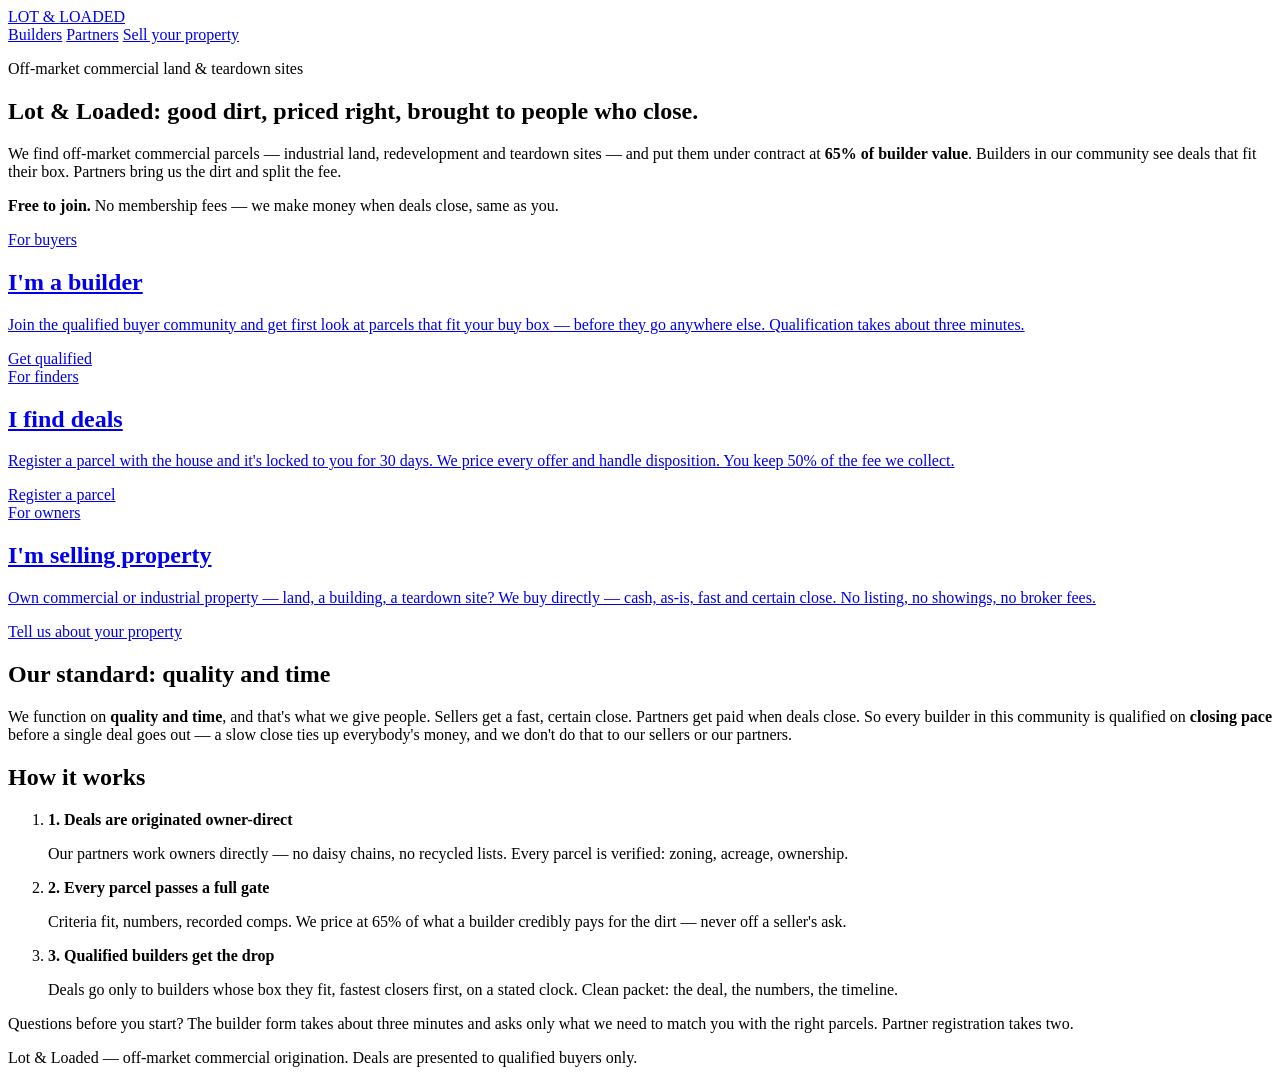
==== index.html @ 37408992 "Add files via upload" ====
<!DOCTYPE html>
<html lang="en">
<head>
<meta charset="UTF-8">
<meta name="viewport" content="width=device-width, initial-scale=1">
<title>Lot & Loaded — Off-Market Commercial Land, Priced Right</title>
<meta name="description" content="We originate off-market commercial parcels and put them under contract at 65% of builder value. Builders are qualified on closing pace. Partners register deals into the house.">
<link rel="stylesheet" href="assets/style.css">
</head>
<body>
<div class="wrap">
  <header class="site-head">
    <a class="brand" href="index.html">LOT &amp; <span>LOADED</span></a>
    <nav>
      <a href="builders.html">Builders</a>
      <a href="partners.html">Partners</a>
      <a href="sell.html">Sell your property</a>
    </nav>
  </header>

  <section class="hero">
    <p class="eyebrow">Off-market commercial land &amp; teardown sites</p>
    <h1>Lot &amp; Loaded: good dirt, priced right, brought to people who close.</h1>
    <p class="lede">We find off-market commercial parcels — industrial land, redevelopment
    and teardown sites — and put them under contract at <strong>65% of builder value</strong>.
    Builders in our community see deals that fit their box. Partners bring us the dirt and split the fee.</p>
    <p class="small"><strong>Free to join.</strong> No membership fees — we make money when deals close, same as you.</p>
  </section>

  <div class="doors">
    <a class="door" href="builders.html">
      <div class="door-tag">For buyers</div>
      <h2>I'm a builder</h2>
      <p>Join the qualified buyer community and get first look at parcels that fit your
      buy box — before they go anywhere else. Qualification takes about three minutes.</p>
      <span class="btn">Get qualified</span>
    </a>
    <a class="door" href="partners.html">
      <div class="door-tag">For finders</div>
      <h2>I find deals</h2>
      <p>Register a parcel with the house and it's locked to you for 30 days.
      We price every offer and handle disposition. You keep 50% of the fee we collect.</p>
      <span class="btn">Register a parcel</span>
    </a>
    <a class="door" href="sell.html">
      <div class="door-tag">For owners</div>
      <h2>I'm selling property</h2>
      <p>Own commercial or industrial property — land, a building, a teardown
      site? We buy directly — cash, as-is, fast and certain close. No listing,
      no showings, no broker fees.</p>
      <span class="btn">Tell us about your property</span>
    </a>
  </div>

  <section class="standard">
    <h2>Our standard: quality and time</h2>
    <p>We function on <strong>quality and time</strong>, and that's what we give people.
    Sellers get a fast, certain close. Partners get paid when deals close. So every builder
    in this community is qualified on <strong>closing pace</strong> before a single deal goes
    out — a slow close ties up everybody's money, and we don't do that to our sellers or our partners.</p>
  </section>

  <h2>How it works</h2>
  <ol class="steps">
    <li><b>1. Deals are originated owner-direct</b>
      <p>Our partners work owners directly — no daisy chains, no recycled lists. Every parcel is verified: zoning, acreage, ownership.</p></li>
    <li><b>2. Every parcel passes a full gate</b>
      <p>Criteria fit, numbers, recorded comps. We price at 65% of what a builder credibly pays for the dirt — never off a seller's ask.</p></li>
    <li><b>3. Qualified builders get the drop</b>
      <p>Deals go only to builders whose box they fit, fastest closers first, on a stated clock. Clean packet: the deal, the numbers, the timeline.</p></li>
  </ol>

  <p class="small">Questions before you start? The builder form takes about three minutes and
  asks only what we need to match you with the right parcels. Partner registration takes two.</p>

  <footer class="site-foot">
    Lot & Loaded — off-market commercial origination. Deals are presented to qualified buyers only.
  </footer>
</div>
</body>
</html>
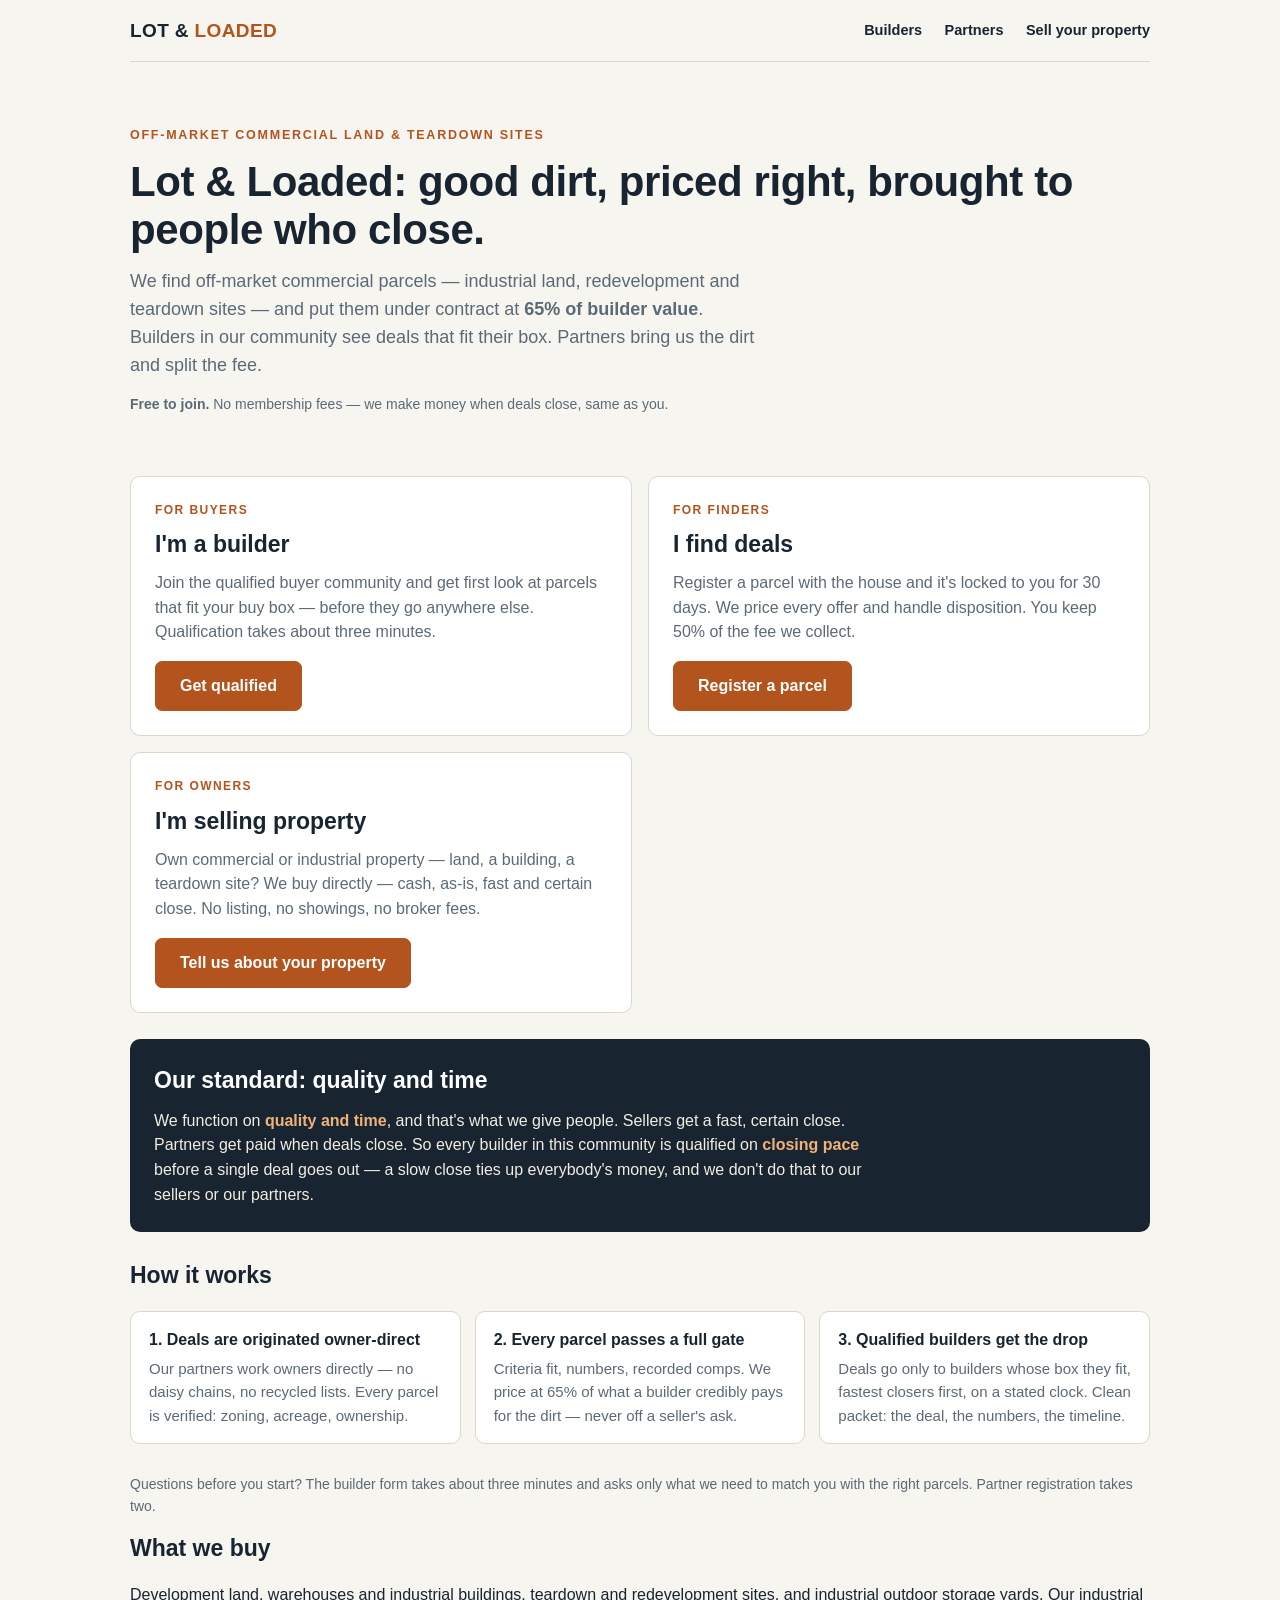
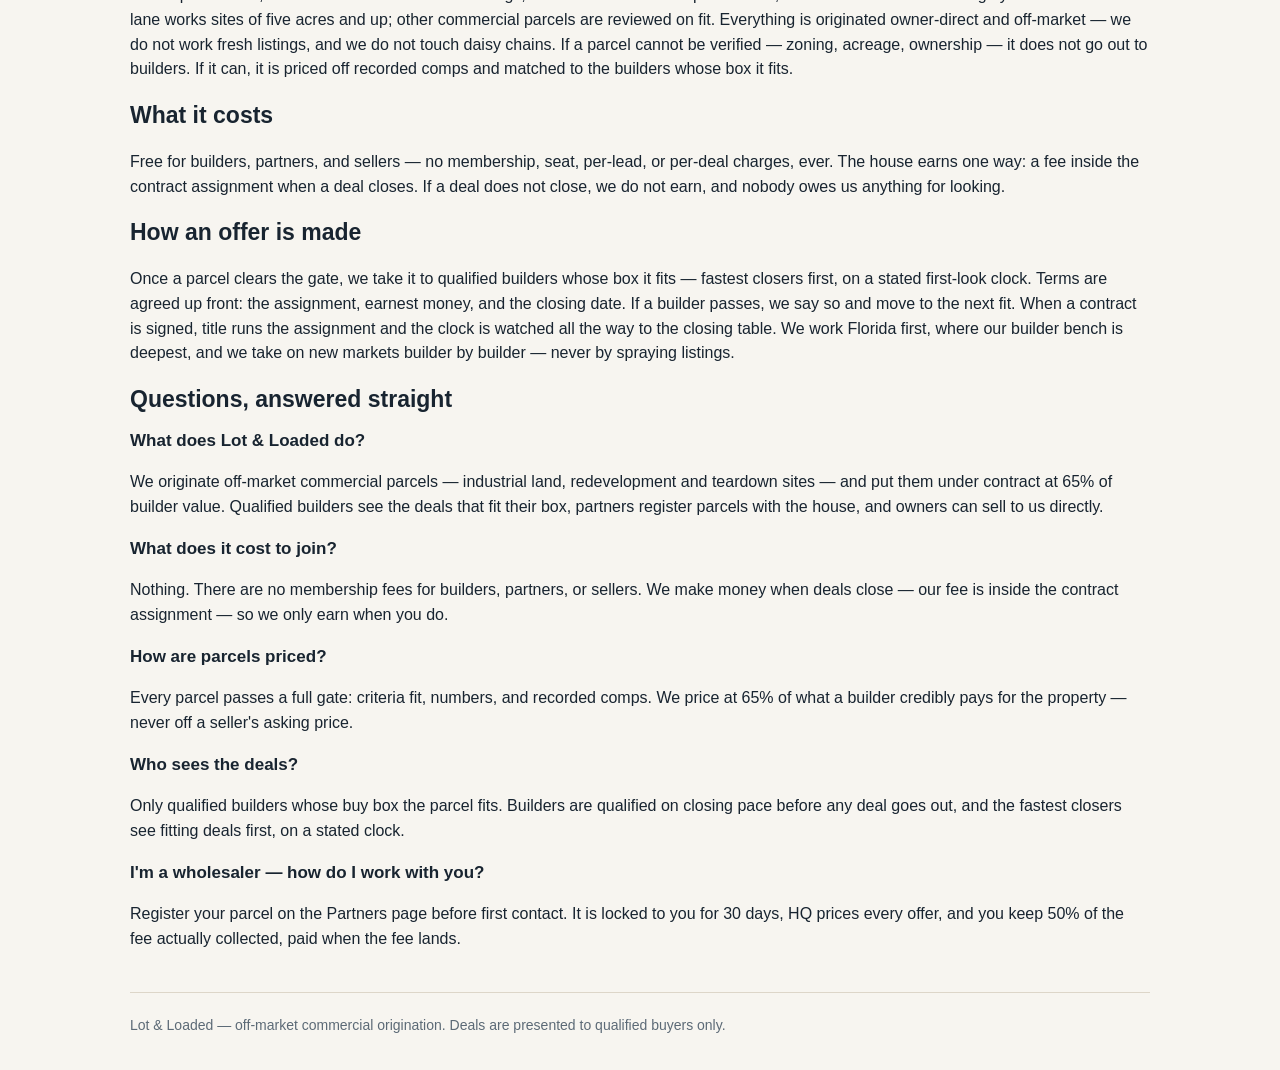
==== commit dbf856c4: "SEO foundation deploy 2026-10-26" ====
--- a/index.html
+++ b/index.html
@@ -4,8 +4,103 @@
 <meta charset="UTF-8">
 <meta name="viewport" content="width=device-width, initial-scale=1">
 <title>Lot & Loaded — Off-Market Commercial Land, Priced Right</title>
-<meta name="description" content="We originate off-market commercial parcels and put them under contract at 65% of builder value. Builders are qualified on closing pace. Partners register deals into the house.">
+<meta name="description" content="Off-market commercial parcels, under contract at 65% of builder value. Builders qualified on closing pace. Free for builders, partners, and sellers.">
 <link rel="stylesheet" href="assets/style.css">
+<link rel="canonical" href="https://santi856.github.io/lot-and-loaded/">
+<meta property="og:type" content="website">
+<meta property="og:site_name" content="Lot &amp; Loaded">
+<meta property="og:title" content="Lot & Loaded — Off-Market Commercial Land, Priced Right">
+<meta property="og:description" content="Off-market commercial parcels, under contract at 65% of builder value. Builders qualified on closing pace. Free for builders, partners, and sellers.">
+<meta property="og:url" content="https://santi856.github.io/lot-and-loaded/">
+<meta property="og:image" content="https://santi856.github.io/lot-and-loaded/assets/logo.svg">
+<meta name="twitter:card" content="summary">
+<meta name="twitter:title" content="Lot & Loaded — Off-Market Commercial Land, Priced Right">
+<meta name="twitter:description" content="Off-market commercial parcels, under contract at 65% of builder value. Builders qualified on closing pace. Free for builders, partners, and sellers.">
+<meta name="twitter:image" content="https://santi856.github.io/lot-and-loaded/assets/logo.svg">
+<script type="application/ld+json">
+{
+  "@context": "https://schema.org",
+  "@type": "Organization",
+  "name": "Lot & Loaded",
+  "url": "https://santi856.github.io/lot-and-loaded/",
+  "logo": "https://santi856.github.io/lot-and-loaded/assets/logo.svg",
+  "description": "Lot & Loaded originates off-market commercial parcels — industrial land, redevelopment and teardown sites — and puts them under contract at 65% of builder value. Builders are qualified on closing pace and see deals that fit their buy box. Partners register parcels with the house, locked for 30 days, and keep 50% of the collected fee. Free to join; the house makes money when deals close.",
+  "contactPoint": {
+    "@type": "ContactPoint",
+    "contactType": "sales",
+    "telephone": "+1-838-304-3003"
+  }
+}
+</script>
+<script type="application/ld+json">
+{
+  "@context": "https://schema.org",
+  "@type": "FAQPage",
+  "mainEntity": [
+    {
+      "@type": "Question",
+      "name": "What does Lot & Loaded do?",
+      "acceptedAnswer": {
+        "@type": "Answer",
+        "text": "We originate off-market commercial parcels — industrial land, redevelopment and teardown sites — and put them under contract at 65% of builder value. Qualified builders see the deals that fit their box, partners register parcels with the house, and owners can sell to us directly."
+      }
+    },
+    {
+      "@type": "Question",
+      "name": "What does it cost to join?",
+      "acceptedAnswer": {
+        "@type": "Answer",
+        "text": "Nothing. There are no membership fees for builders, partners, or sellers. We make money when deals close — our fee is inside the contract assignment — so we only earn when you do."
+      }
+    },
+    {
+      "@type": "Question",
+      "name": "How are parcels priced?",
+      "acceptedAnswer": {
+        "@type": "Answer",
+        "text": "Every parcel passes a full gate: criteria fit, numbers, and recorded comps. We price at 65% of what a builder credibly pays for the property — never off a seller's asking price."
+      }
+    },
+    {
+      "@type": "Question",
+      "name": "Who sees the deals?",
+      "acceptedAnswer": {
+        "@type": "Answer",
+        "text": "Only qualified builders whose buy box the parcel fits. Builders are qualified on closing pace before any deal goes out, and the fastest closers see fitting deals first, on a stated clock."
+      }
+    },
+    {
+      "@type": "Question",
+      "name": "I'm a wholesaler — how do I work with you?",
+      "acceptedAnswer": {
+        "@type": "Answer",
+        "text": "Register your parcel on the Partners page before first contact. It is locked to you for 30 days, HQ prices every offer, and you keep 50% of the fee actually collected, paid when the fee lands."
+      }
+    }
+  ]
+}
+</script>
+<script type="application/ld+json">
+{
+  "@context": "https://schema.org",
+  "@type": "Offer",
+  "name": "Lot & Loaded — free to join",
+  "price": "0",
+  "priceCurrency": "USD",
+  "description": "Free for builders, partners, and sellers. No membership, seat, per-lead, or per-deal charges. The house earns a fee on deals that close, inside the contract assignment.",
+  "itemOffered": {
+    "@type": "Service",
+    "name": "Off-market commercial land origination",
+    "provider": {
+      "@type": "Organization",
+      "name": "Lot & Loaded",
+      "url": "https://santi856.github.io/lot-and-loaded/"
+    },
+    "areaServed": "US"
+  }
+}
+</script>
+
 </head>
 <body>
 <div class="wrap">
@@ -73,6 +168,52 @@
   <p class="small">Questions before you start? The builder form takes about three minutes and
   asks only what we need to match you with the right parcels. Partner registration takes two.</p>
 
+
+  <section>
+    <h2>What we buy</h2>
+    <p>Development land, warehouses and industrial buildings, teardown and redevelopment
+    sites, and industrial outdoor storage yards. Our industrial lane works sites of five
+    acres and up; other commercial parcels are reviewed on fit. Everything is originated
+    owner-direct and off-market — we do not work fresh listings, and we do not touch
+    daisy chains. If a parcel cannot be verified — zoning, acreage, ownership — it
+    does not go out to builders. If it can, it is priced off recorded comps and matched
+    to the builders whose box it fits.</p>
+  </section>
+
+  <section>
+    <h2>What it costs</h2>
+    <p>Free for builders, partners, and sellers — no membership, seat, per-lead, or
+    per-deal charges, ever. The house earns one way: a fee inside the contract assignment
+    when a deal closes. If a deal does not close, we do not earn, and nobody owes us
+    anything for looking.</p>
+  </section>
+
+
+  <section>
+    <h2>How an offer is made</h2>
+    <p>Once a parcel clears the gate, we take it to qualified builders whose box it fits
+    — fastest closers first, on a stated first-look clock. Terms are agreed up front:
+    the assignment, earnest money, and the closing date. If a builder passes, we say so
+    and move to the next fit. When a contract is signed, title runs the assignment and
+    the clock is watched all the way to the closing table. We work Florida first, where
+    our builder bench is deepest, and we take on new markets builder by builder —
+    never by spraying listings.</p>
+  </section>
+
+  <section class="faq">
+    <h2>Questions, answered straight</h2>
+    <h3>What does Lot & Loaded do?</h3>
+    <p>We originate off-market commercial parcels — industrial land, redevelopment and teardown sites — and put them under contract at 65% of builder value. Qualified builders see the deals that fit their box, partners register parcels with the house, and owners can sell to us directly.</p>
+    <h3>What does it cost to join?</h3>
+    <p>Nothing. There are no membership fees for builders, partners, or sellers. We make money when deals close — our fee is inside the contract assignment — so we only earn when you do.</p>
+    <h3>How are parcels priced?</h3>
+    <p>Every parcel passes a full gate: criteria fit, numbers, and recorded comps. We price at 65% of what a builder credibly pays for the property — never off a seller's asking price.</p>
+    <h3>Who sees the deals?</h3>
+    <p>Only qualified builders whose buy box the parcel fits. Builders are qualified on closing pace before any deal goes out, and the fastest closers see fitting deals first, on a stated clock.</p>
+    <h3>I'm a wholesaler — how do I work with you?</h3>
+    <p>Register your parcel on the Partners page before first contact. It is locked to you for 30 days, HQ prices every offer, and you keep 50% of the fee actually collected, paid when the fee lands.</p>
+  </section>
+
   <footer class="site-foot">
     Lot & Loaded — off-market commercial origination. Deals are presented to qualified buyers only.
   </footer>
--- a/assets/style.css
+++ b/assets/style.css
@@ -0,0 +1,127 @@
+/* Lot & Loaded — mobile-first, one stylesheet, no framework. */
+:root {
+  --paper: #f7f5f0;
+  --card: #ffffff;
+  --ink: #182430;
+  --muted: #5c6a76;
+  --line: #ddd6c9;
+  --accent: #b3541e;        /* industrial amber/rust */
+  --accent-ink: #ffffff;
+  --accent-strong: #96450f;
+  --ok: #1e6b3a;
+  --radius: 10px;
+}
+* { box-sizing: border-box; }
+html { -webkit-text-size-adjust: 100%; }
+body {
+  margin: 0; background: var(--paper); color: var(--ink);
+  font: 16px/1.55 -apple-system, "Segoe UI", Roboto, Helvetica, Arial, sans-serif;
+}
+a { color: var(--accent-strong); }
+.wrap { max-width: 1060px; margin: 0 auto; padding: 0 20px; }
+
+/* Header */
+.site-head {
+  display: flex; align-items: center; justify-content: space-between;
+  padding: 16px 0; border-bottom: 1px solid var(--line);
+}
+.brand { font-weight: 800; letter-spacing: .02em; font-size: 19px; color: var(--ink); text-decoration: none; }
+.brand span { color: var(--accent); }
+.site-head nav a { margin-left: 18px; font-size: 14.5px; font-weight: 600; text-decoration: none; color: var(--ink); }
+.site-head nav a:hover { color: var(--accent-strong); }
+
+/* Hero */
+.hero { padding: 44px 0 8px; }
+.eyebrow { color: var(--accent); font-size: 12.5px; font-weight: 700; letter-spacing: .14em; text-transform: uppercase; margin: 0 0 12px; }
+h1 { font-size: 32px; line-height: 1.15; margin: 0 0 14px; letter-spacing: -.01em; }
+.lede { font-size: 18px; color: var(--muted); max-width: 640px; margin: 0 0 8px; }
+h2 { font-size: 23px; margin: 0 0 10px; }
+h3 { font-size: 17px; margin: 0 0 6px; }
+p.small, .small { font-size: 14px; color: var(--muted); }
+
+/* Two doors */
+.doors { display: grid; gap: 16px; margin: 30px 0 10px; }
+.door {
+  background: var(--card); border: 1px solid var(--line); border-radius: var(--radius);
+  padding: 24px; text-decoration: none; color: var(--ink); display: block;
+}
+.door:hover { border-color: var(--accent); }
+.door .door-tag { color: var(--accent); font-size: 12px; font-weight: 700; letter-spacing: .12em; text-transform: uppercase; }
+.door h2 { margin: 8px 0 8px; }
+.door p { color: var(--muted); margin: 0 0 16px; }
+.btn {
+  display: inline-flex; align-items: center; justify-content: center;
+  min-height: 50px; padding: 0 24px; border-radius: 7px; border: 1px solid var(--accent);
+  background: var(--accent); color: var(--accent-ink); font-weight: 700; font-size: 16px;
+  text-decoration: none; cursor: pointer; width: 100%;
+}
+.btn:hover { background: var(--accent-strong); }
+.btn.secondary { background: transparent; color: var(--accent-strong); }
+.btn.secondary:hover { background: #f3e7dc; }
+.btn:disabled { opacity: .55; cursor: default; }
+@media (min-width: 720px) {
+  .doors { grid-template-columns: 1fr 1fr; }
+  .btn { width: auto; }
+  h1 { font-size: 42px; }
+  .hero { padding: 64px 0 16px; }
+}
+
+/* Standard strip */
+.standard {
+  background: var(--ink); color: #f2ede3; border-radius: var(--radius);
+  padding: 24px; margin: 26px 0;
+}
+.standard h2 { color: #fff; }
+.standard p { margin: 0; max-width: 720px; }
+.standard strong { color: #f0b27a; }
+
+/* How it works */
+.steps { display: grid; gap: 14px; margin: 18px 0 30px; padding: 0; list-style: none; counter-reset: step; }
+.steps li { background: var(--card); border: 1px solid var(--line); border-radius: var(--radius); padding: 16px 18px; }
+.steps li b { display: block; margin-bottom: 4px; }
+.steps li p { margin: 0; color: var(--muted); font-size: 15px; }
+@media (min-width: 720px) { .steps { grid-template-columns: repeat(3, 1fr); } }
+
+/* Forms */
+.form-shell { max-width: 680px; margin: 0 auto; padding: 28px 0 50px; }
+.progress { display: flex; gap: 6px; margin: 18px 0 22px; }
+.progress div { flex: 1; height: 6px; border-radius: 3px; background: var(--line); }
+.progress div.on { background: var(--accent); }
+.step { display: none; }
+.step.active { display: block; }
+fieldset { border: 0; padding: 0; margin: 0 0 8px; }
+legend, .q { font-size: 19px; font-weight: 700; margin: 0 0 6px; display: block; }
+.q-help { color: var(--muted); font-size: 14.5px; margin: 0 0 14px; }
+label.field { display: block; margin: 0 0 14px; font-weight: 600; font-size: 15px; }
+label.field span { display: block; margin-bottom: 6px; }
+input[type="text"], input[type="email"], input[type="tel"], input[type="number"],
+select, textarea {
+  width: 100%; min-height: 50px; padding: 12px 14px; font-size: 16px;
+  border: 1px solid var(--line); border-radius: 7px; background: #fff; color: var(--ink);
+  font-family: inherit;
+}
+textarea { min-height: 96px; resize: vertical; }
+input:focus, select:focus, textarea:focus { outline: 2px solid var(--accent); outline-offset: 1px; border-color: var(--accent); }
+.checks { display: grid; gap: 10px; margin: 0 0 16px; }
+.checks label, .radios label {
+  display: flex; gap: 10px; align-items: flex-start; background: var(--card);
+  border: 1px solid var(--line); border-radius: 7px; padding: 13px 14px; font-size: 15.5px; cursor: pointer;
+}
+.checks input, .radios input { margin-top: 3px; width: 19px; height: 19px; accent-color: var(--accent); flex: none; }
+.radios { display: grid; gap: 10px; margin: 0 0 16px; }
+.form-nav { display: flex; gap: 12px; margin-top: 22px; }
+.form-nav .btn { flex: 1; }
+.form-nav .btn.back { flex: 0 0 110px; }
+.err { color: #a11f1f; font-size: 14.5px; min-height: 20px; margin: 10px 0 0; }
+.done-card { background: var(--card); border: 1px solid var(--line); border-left: 5px solid var(--ok); border-radius: var(--radius); padding: 22px; }
+.done-card h2 { color: var(--ok); }
+.review { background: #fbf9f4; border: 1px dashed var(--line); border-radius: var(--radius); padding: 14px 16px; font-size: 14.5px; white-space: pre-wrap; word-break: break-word; }
+
+/* Admin */
+table.grid { width: 100%; border-collapse: collapse; font-size: 13.5px; background: var(--card); }
+table.grid th, table.grid td { border: 1px solid var(--line); padding: 8px; text-align: left; vertical-align: top; }
+table.grid th { background: #efe9dd; }
+.table-scroll { overflow-x: auto; border-radius: var(--radius); }
+
+/* Footer */
+.site-foot { border-top: 1px solid var(--line); margin-top: 40px; padding: 22px 0 34px; color: var(--muted); font-size: 14px; }
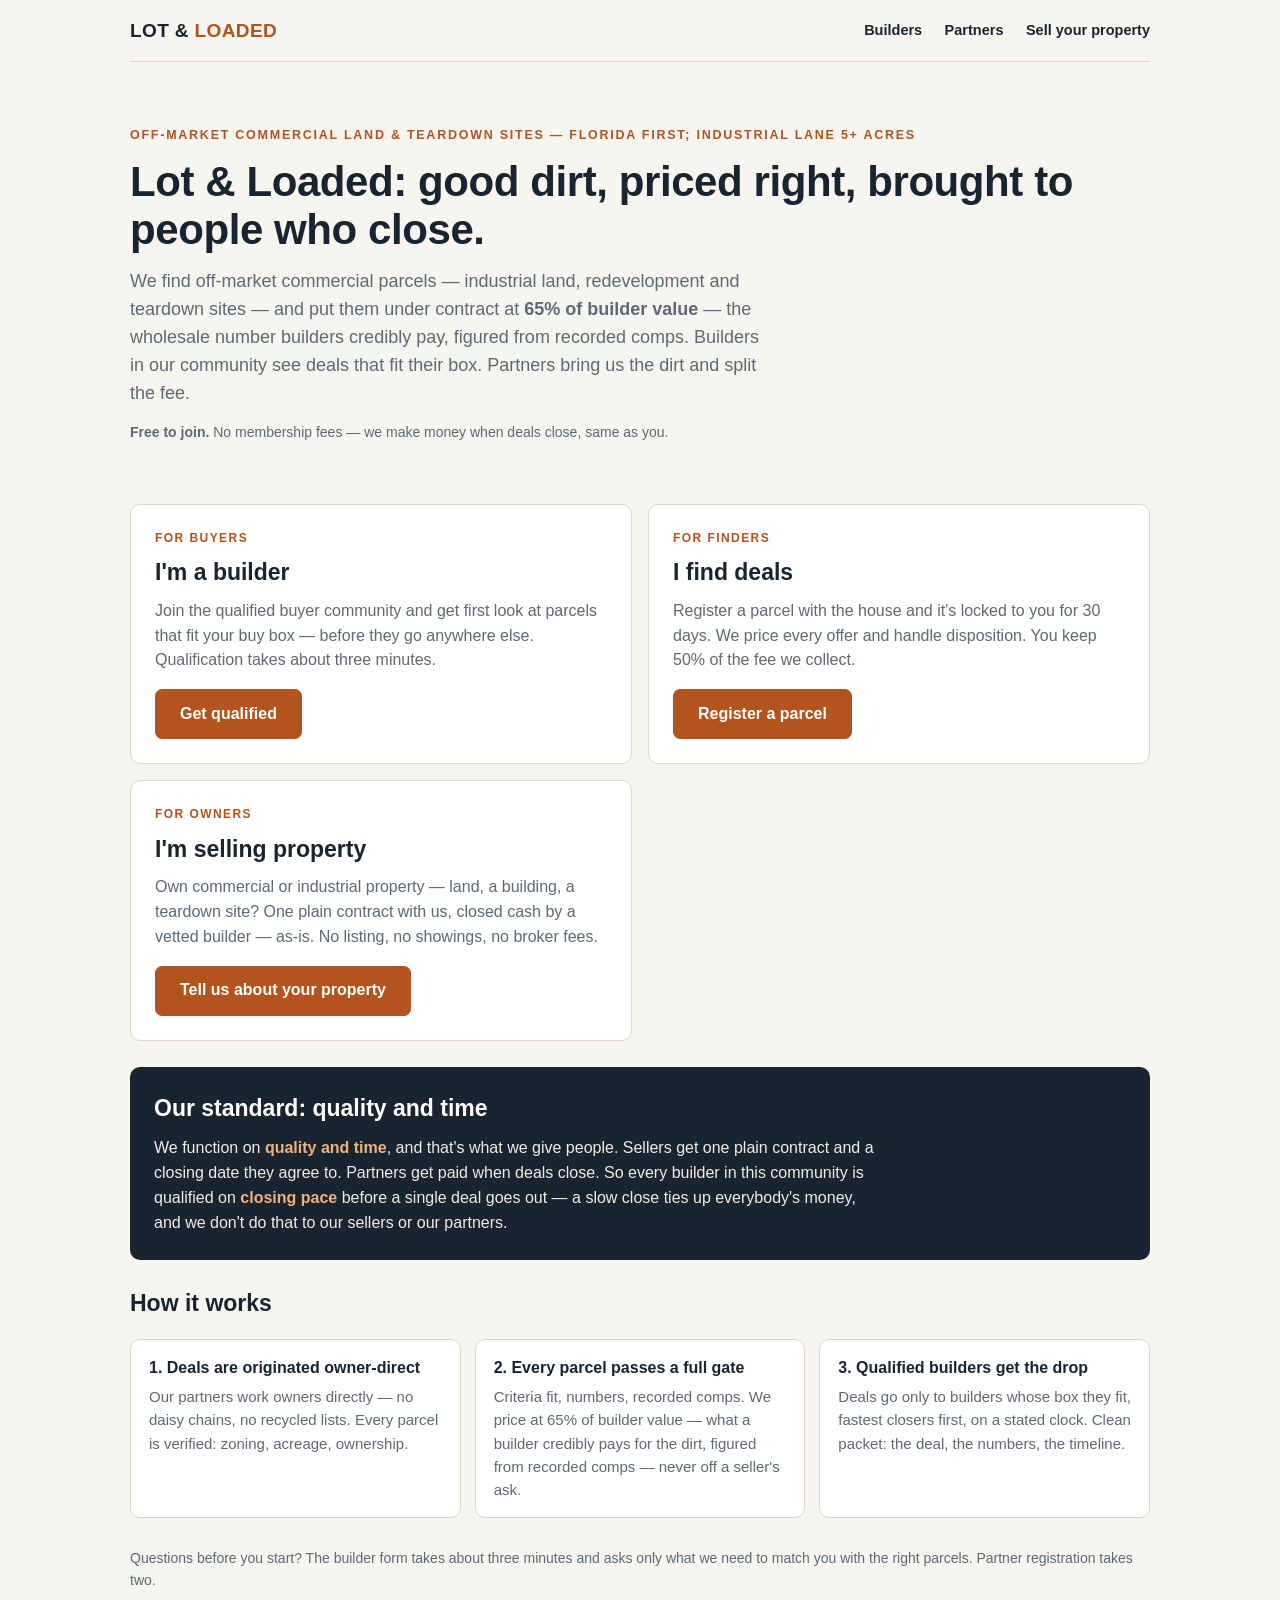
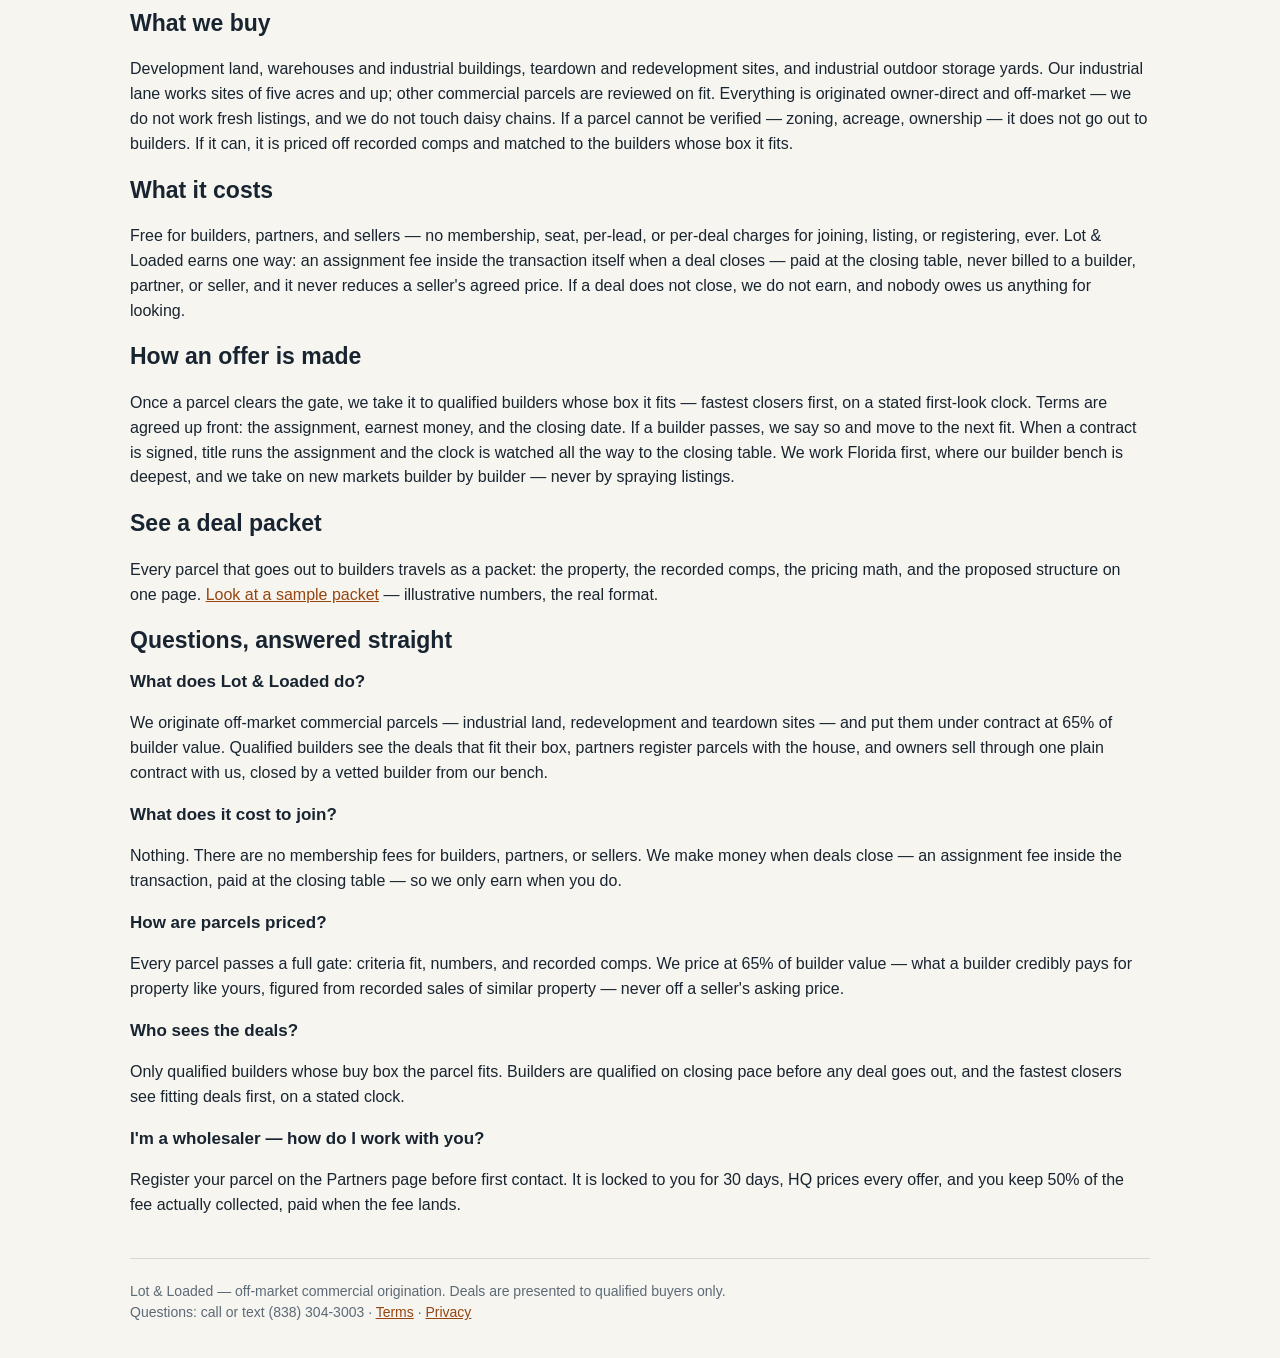
==== commit 3420f2ea: "Critique fixes: honest assignment copy, terms/privacy/sample packet, og image" ====
--- a/index.html
+++ b/index.html
@@ -1,22 +1,31 @@
 <!DOCTYPE html>
 <html lang="en">
 <head>
+  <meta name="google-site-verification" content="pdjUpyKuuuBT5SAJLWvXpVBI_bk1Se7kuRHpkeEo7Yc">
+  <!-- Google Analytics 4 -->
+  <script async src="https://www.googletagmanager.com/gtag/js?id=G-CCQ5WB2R1Y"></script>
+  <script>
+    window.dataLayer = window.dataLayer || [];
+    function gtag(){dataLayer.push(arguments);}
+    gtag('js', new Date());
+    gtag('config', 'G-CCQ5WB2R1Y');
+  </script>
 <meta charset="UTF-8">
 <meta name="viewport" content="width=device-width, initial-scale=1">
 <title>Lot & Loaded — Off-Market Commercial Land, Priced Right</title>
-<meta name="description" content="Off-market commercial parcels, under contract at 65% of builder value. Builders qualified on closing pace. Free for builders, partners, and sellers.">
+<meta name="description" content="Off-market commercial parcels, priced off recorded comps at the wholesale number builders actually pay. Builders qualified on closing pace. Free for builders, partners, and sellers.">
 <link rel="stylesheet" href="assets/style.css">
 <link rel="canonical" href="https://santi856.github.io/lot-and-loaded/">
 <meta property="og:type" content="website">
 <meta property="og:site_name" content="Lot &amp; Loaded">
 <meta property="og:title" content="Lot & Loaded — Off-Market Commercial Land, Priced Right">
-<meta property="og:description" content="Off-market commercial parcels, under contract at 65% of builder value. Builders qualified on closing pace. Free for builders, partners, and sellers.">
+<meta property="og:description" content="Off-market commercial parcels, priced off recorded comps at the wholesale number builders actually pay. Builders qualified on closing pace. Free for builders, partners, and sellers.">
 <meta property="og:url" content="https://santi856.github.io/lot-and-loaded/">
-<meta property="og:image" content="https://santi856.github.io/lot-and-loaded/assets/logo.svg">
-<meta name="twitter:card" content="summary">
+<meta property="og:image" content="https://santi856.github.io/lot-and-loaded/assets/og.png">
+<meta name="twitter:card" content="summary_large_image">
 <meta name="twitter:title" content="Lot & Loaded — Off-Market Commercial Land, Priced Right">
-<meta name="twitter:description" content="Off-market commercial parcels, under contract at 65% of builder value. Builders qualified on closing pace. Free for builders, partners, and sellers.">
-<meta name="twitter:image" content="https://santi856.github.io/lot-and-loaded/assets/logo.svg">
+<meta name="twitter:description" content="Off-market commercial parcels, priced off recorded comps at the wholesale number builders actually pay. Builders qualified on closing pace. Free for builders, partners, and sellers.">
+<meta name="twitter:image" content="https://santi856.github.io/lot-and-loaded/assets/og.png">
 <script type="application/ld+json">
 {
   "@context": "https://schema.org",
@@ -24,7 +33,7 @@
   "name": "Lot & Loaded",
   "url": "https://santi856.github.io/lot-and-loaded/",
   "logo": "https://santi856.github.io/lot-and-loaded/assets/logo.svg",
-  "description": "Lot & Loaded originates off-market commercial parcels — industrial land, redevelopment and teardown sites — and puts them under contract at 65% of builder value. Builders are qualified on closing pace and see deals that fit their buy box. Partners register parcels with the house, locked for 30 days, and keep 50% of the collected fee. Free to join; the house makes money when deals close.",
+  "description": "Lot & Loaded originates off-market commercial parcels — industrial land, redevelopment and teardown sites — and puts them under contract at 65% of builder value. Builders are qualified on closing pace and see deals that fit their buy box. Partners register parcels with us, locked for 30 days, and keep 50% of the collected fee. Free to join; Lot & Loaded earns an assignment fee only when a transaction closes.",
   "contactPoint": {
     "@type": "ContactPoint",
     "contactType": "sales",
@@ -42,7 +51,7 @@
       "name": "What does Lot & Loaded do?",
       "acceptedAnswer": {
         "@type": "Answer",
-        "text": "We originate off-market commercial parcels — industrial land, redevelopment and teardown sites — and put them under contract at 65% of builder value. Qualified builders see the deals that fit their box, partners register parcels with the house, and owners can sell to us directly."
+        "text": "We originate off-market commercial parcels — industrial land, redevelopment and teardown sites — and put them under contract at 65% of builder value. Qualified builders see the deals that fit their box, partners register parcels with the house, and owners sell through one plain contract with us, closed by a vetted builder from our bench."
       }
     },
     {
@@ -50,7 +59,7 @@
       "name": "What does it cost to join?",
       "acceptedAnswer": {
         "@type": "Answer",
-        "text": "Nothing. There are no membership fees for builders, partners, or sellers. We make money when deals close — our fee is inside the contract assignment — so we only earn when you do."
+        "text": "Nothing. There are no membership fees for builders, partners, or sellers. We make money when deals close — an assignment fee inside the transaction, paid at the closing table — so we only earn when you do."
       }
     },
     {
@@ -58,7 +67,7 @@
       "name": "How are parcels priced?",
       "acceptedAnswer": {
         "@type": "Answer",
-        "text": "Every parcel passes a full gate: criteria fit, numbers, and recorded comps. We price at 65% of what a builder credibly pays for the property — never off a seller's asking price."
+        "text": "Every parcel passes a full gate: criteria fit, numbers, and recorded comps. We price at 65% of builder value — what a builder credibly pays for property like yours, figured from recorded sales of similar property — never off a seller's asking price."
       }
     },
     {
@@ -87,7 +96,7 @@
   "name": "Lot & Loaded — free to join",
   "price": "0",
   "priceCurrency": "USD",
-  "description": "Free for builders, partners, and sellers. No membership, seat, per-lead, or per-deal charges. The house earns a fee on deals that close, inside the contract assignment.",
+  "description": "Free for builders, partners, and sellers. No membership, seat, or per-lead charges for anyone. Lot & Loaded earns an assignment fee inside the transaction when a deal closes — never billed to builders, partners, or sellers, and it never reduces a seller's agreed price.",
   "itemOffered": {
     "@type": "Service",
     "name": "Off-market commercial land origination",
@@ -114,10 +123,10 @@
   </header>
 
   <section class="hero">
-    <p class="eyebrow">Off-market commercial land &amp; teardown sites</p>
+    <p class="eyebrow">Off-market commercial land &amp; teardown sites — Florida first; industrial lane 5+ acres</p>
     <h1>Lot &amp; Loaded: good dirt, priced right, brought to people who close.</h1>
     <p class="lede">We find off-market commercial parcels — industrial land, redevelopment
-    and teardown sites — and put them under contract at <strong>65% of builder value</strong>.
+    and teardown sites — and put them under contract at <strong>65% of builder value</strong> — the wholesale number builders credibly pay, figured from recorded comps.
     Builders in our community see deals that fit their box. Partners bring us the dirt and split the fee.</p>
     <p class="small"><strong>Free to join.</strong> No membership fees — we make money when deals close, same as you.</p>
   </section>
@@ -141,7 +150,7 @@
       <div class="door-tag">For owners</div>
       <h2>I'm selling property</h2>
       <p>Own commercial or industrial property — land, a building, a teardown
-      site? We buy directly — cash, as-is, fast and certain close. No listing,
+      site? One plain contract with us, closed cash by a vetted builder — as-is. No listing,
       no showings, no broker fees.</p>
       <span class="btn">Tell us about your property</span>
     </a>
@@ -150,7 +159,7 @@
   <section class="standard">
     <h2>Our standard: quality and time</h2>
     <p>We function on <strong>quality and time</strong>, and that's what we give people.
-    Sellers get a fast, certain close. Partners get paid when deals close. So every builder
+    Sellers get one plain contract and a closing date they agree to. Partners get paid when deals close. So every builder
     in this community is qualified on <strong>closing pace</strong> before a single deal goes
     out — a slow close ties up everybody's money, and we don't do that to our sellers or our partners.</p>
   </section>
@@ -160,7 +169,7 @@
     <li><b>1. Deals are originated owner-direct</b>
       <p>Our partners work owners directly — no daisy chains, no recycled lists. Every parcel is verified: zoning, acreage, ownership.</p></li>
     <li><b>2. Every parcel passes a full gate</b>
-      <p>Criteria fit, numbers, recorded comps. We price at 65% of what a builder credibly pays for the dirt — never off a seller's ask.</p></li>
+      <p>Criteria fit, numbers, recorded comps. We price at 65% of builder value — what a builder credibly pays for the dirt, figured from recorded comps — never off a seller's ask.</p></li>
     <li><b>3. Qualified builders get the drop</b>
       <p>Deals go only to builders whose box they fit, fastest closers first, on a stated clock. Clean packet: the deal, the numbers, the timeline.</p></li>
   </ol>
@@ -183,8 +192,8 @@
   <section>
     <h2>What it costs</h2>
     <p>Free for builders, partners, and sellers — no membership, seat, per-lead, or
-    per-deal charges, ever. The house earns one way: a fee inside the contract assignment
-    when a deal closes. If a deal does not close, we do not earn, and nobody owes us
+    per-deal charges for joining, listing, or registering, ever. Lot & Loaded earns one way: an assignment fee inside the transaction itself
+    when a deal closes — paid at the closing table, never billed to a builder, partner, or seller, and it never reduces a seller's agreed price. If a deal does not close, we do not earn, and nobody owes us
     anything for looking.</p>
   </section>
 
@@ -200,14 +209,19 @@
     never by spraying listings.</p>
   </section>
 
+  <section>
+    <h2>See a deal packet</h2>
+    <p>Every parcel that goes out to builders travels as a packet: the property, the recorded comps, the pricing math, and the proposed structure on one page. <a href="sample-deal.html">Look at a sample packet</a> — illustrative numbers, the real format.</p>
+  </section>
+
   <section class="faq">
     <h2>Questions, answered straight</h2>
     <h3>What does Lot & Loaded do?</h3>
-    <p>We originate off-market commercial parcels — industrial land, redevelopment and teardown sites — and put them under contract at 65% of builder value. Qualified builders see the deals that fit their box, partners register parcels with the house, and owners can sell to us directly.</p>
+    <p>We originate off-market commercial parcels — industrial land, redevelopment and teardown sites — and put them under contract at 65% of builder value. Qualified builders see the deals that fit their box, partners register parcels with the house, and owners sell through one plain contract with us, closed by a vetted builder from our bench.</p>
     <h3>What does it cost to join?</h3>
-    <p>Nothing. There are no membership fees for builders, partners, or sellers. We make money when deals close — our fee is inside the contract assignment — so we only earn when you do.</p>
+    <p>Nothing. There are no membership fees for builders, partners, or sellers. We make money when deals close — an assignment fee inside the transaction, paid at the closing table — so we only earn when you do.</p>
     <h3>How are parcels priced?</h3>
-    <p>Every parcel passes a full gate: criteria fit, numbers, and recorded comps. We price at 65% of what a builder credibly pays for the property — never off a seller's asking price.</p>
+    <p>Every parcel passes a full gate: criteria fit, numbers, and recorded comps. We price at 65% of builder value — what a builder credibly pays for property like yours, figured from recorded sales of similar property — never off a seller's asking price.</p>
     <h3>Who sees the deals?</h3>
     <p>Only qualified builders whose buy box the parcel fits. Builders are qualified on closing pace before any deal goes out, and the fastest closers see fitting deals first, on a stated clock.</p>
     <h3>I'm a wholesaler — how do I work with you?</h3>
@@ -215,7 +229,7 @@
   </section>
 
   <footer class="site-foot">
-    Lot & Loaded — off-market commercial origination. Deals are presented to qualified buyers only.
+    Lot & Loaded — off-market commercial origination. Deals are presented to qualified buyers only.<br>Questions: call or text (838) 304-3003 · <a href="terms.html">Terms</a> · <a href="privacy.html">Privacy</a>
   </footer>
 </div>
 </body>
